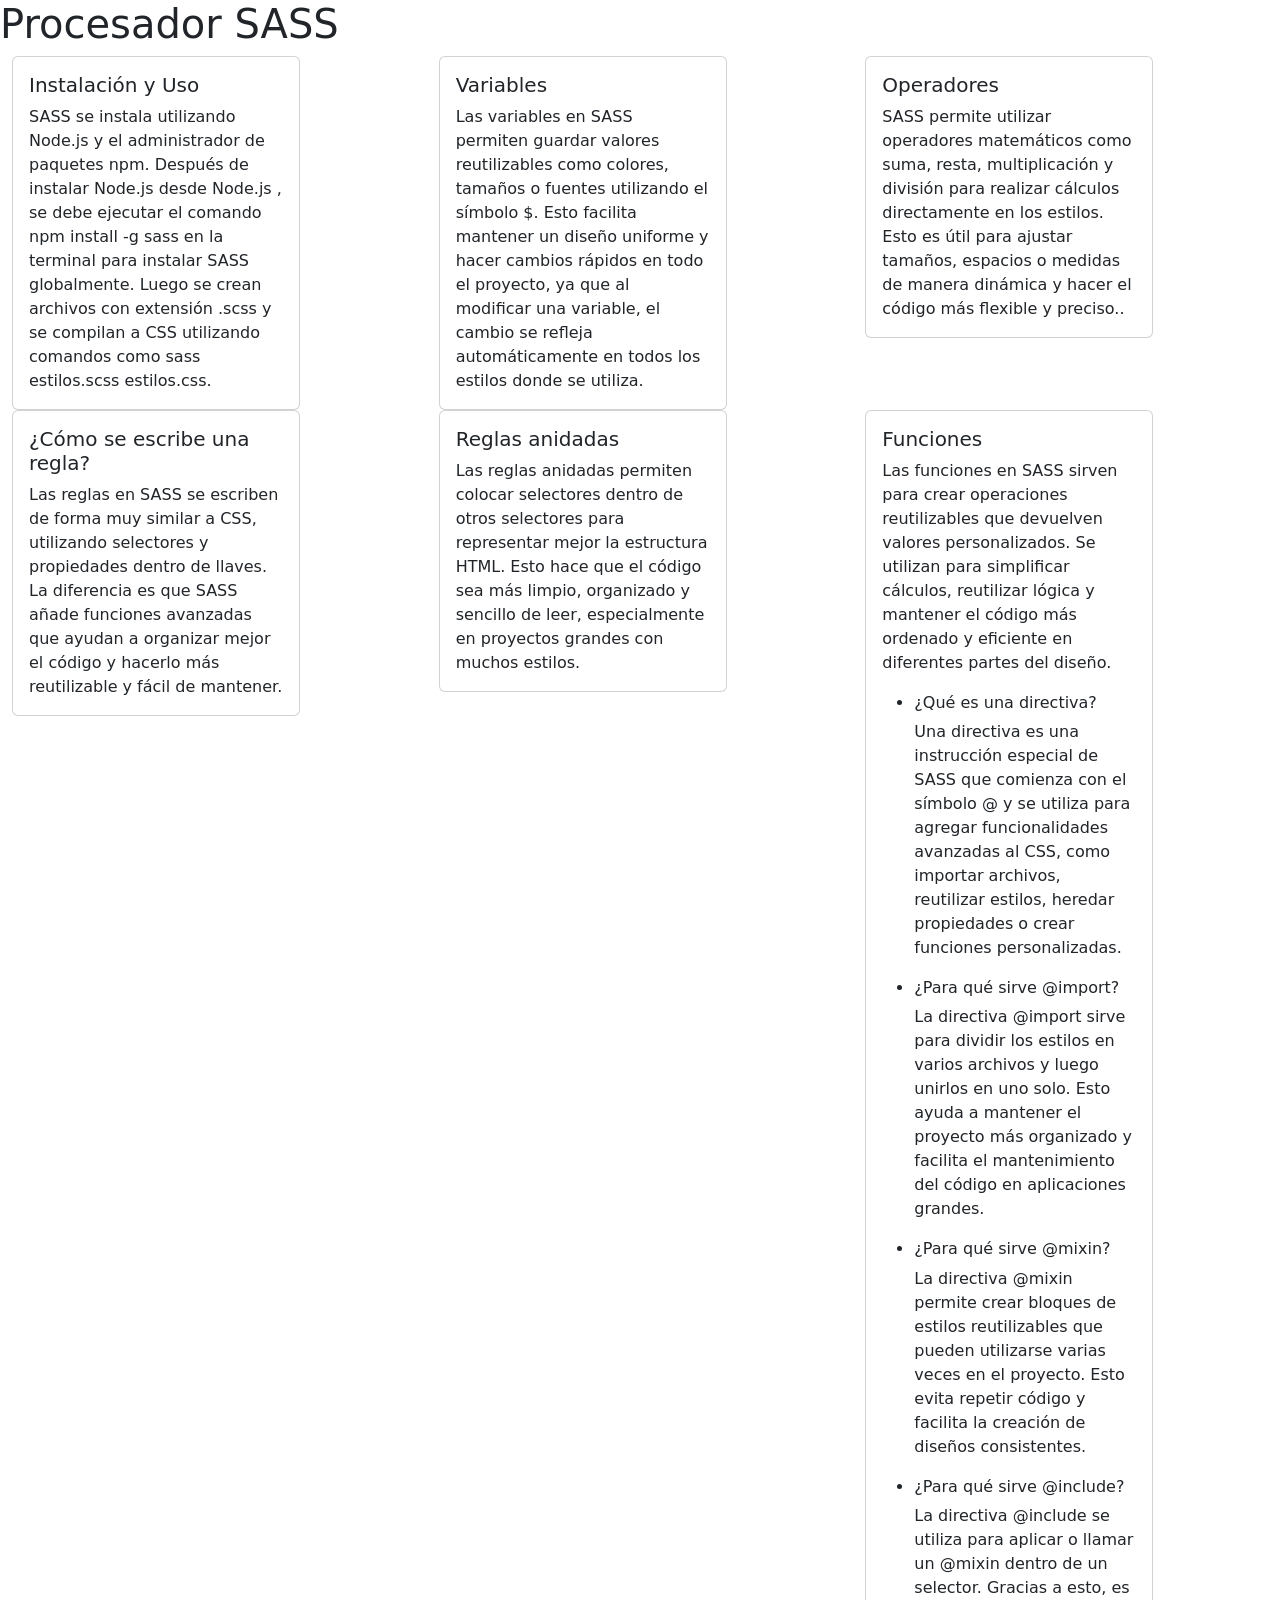
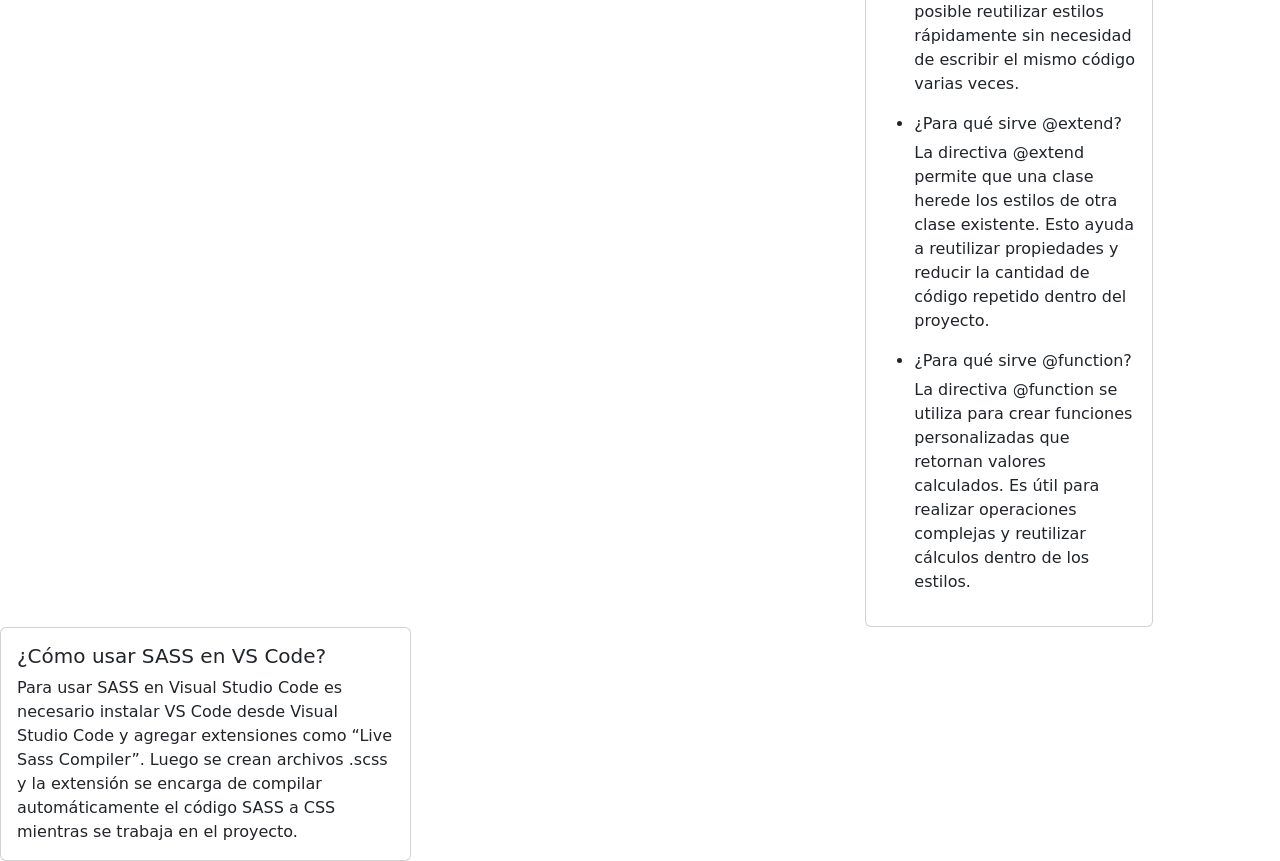
==== index.html @ 646a8822 "Se creó el repositorio." ====
<!DOCTYPE html>
<html lang="en">

<head>
    <meta charset="UTF-8">
    <meta name="viewport" content="width=device-width, initial-scale=1.0">
    <title>Inicio</title>
    <link rel="stylesheet" href="css/bootstrap.min.css">
</head>

<body>
    <h1>Procesador SASS</h1>
    <div class="container-fluid">
        <div class="row">
            <div class="col-4">
                <div class="card" style="width: 18rem;">
                    <div class="card-body">
                        <h5 class="card-title">Instalación y Uso</h5>
                        <p class="card-text">SASS se instala utilizando Node.js y el administrador de paquetes npm.
                            Después de instalar Node.js desde Node.js
                            , se debe ejecutar el comando npm install -g sass en la terminal para instalar SASS
                            globalmente. Luego se crean archivos con extensión .scss y se compilan a CSS utilizando
                            comandos como sass estilos.scss estilos.css.</p>
                    </div>
                </div>
            </div>
            <div class="col-4">
                <div class="card" style="width: 18rem;">
                    <div class="card-body">
                        <h5 class="card-title">Variables</h5>
                        <p class="card-text">Las variables en SASS permiten guardar valores reutilizables como colores,
                            tamaños o fuentes utilizando el símbolo $. Esto facilita mantener un diseño uniforme y hacer
                            cambios rápidos en todo el proyecto, ya que al modificar una variable, el cambio se refleja
                            automáticamente en todos los estilos donde se utiliza.</p>
                    </div>
                </div>
            </div>
            <div class="col-4">
                <div class="card" style="width: 18rem;">
                    <div class="card-body">
                        <h5 class="card-title">Operadores</h5>
                        <p class="card-text">SASS permite utilizar operadores matemáticos como suma, resta,
                            multiplicación y división para realizar cálculos directamente en los estilos. Esto es útil
                            para ajustar tamaños, espacios o medidas de manera dinámica y hacer el código más flexible y
                            preciso..</p>
                    </div>
                </div>
            </div>
        </div>
        <div class="row">
            <div class="col-4">
                <div class="card" style="width: 18rem;">
                    <div class="card-body">
                        <h5 class="card-title">¿Cómo se escribe una regla?</h5>
                        <p class="card-text">Las reglas en SASS se escriben de forma muy similar a CSS, utilizando
                            selectores y propiedades dentro de llaves. La diferencia es que SASS añade funciones
                            avanzadas que ayudan a organizar mejor el código y hacerlo más reutilizable y fácil de
                            mantener.</p>
                    </div>
                </div>
            </div>
            <div class="col-4">
                <div class="card" style="width: 18rem;">
                    <div class="card-body">
                        <h5 class="card-title">Reglas anidadas</h5>
                        <p class="card-text">Las reglas anidadas permiten colocar selectores dentro de otros selectores
                            para representar mejor la estructura HTML. Esto hace que el código sea más limpio,
                            organizado y sencillo de leer, especialmente en proyectos grandes con muchos estilos.</p>
                    </div>
                </div>
            </div>
            <div class="col-4">
                <div class="card" style="width: 18rem;">
                    <div class="card-body">
                        <h5 class="card-title">Funciones</h5>
                        <p class="card-text">Las funciones en SASS sirven para crear operaciones reutilizables que
                            devuelven valores personalizados. Se utilizan para simplificar cálculos, reutilizar lógica y
                            mantener el código más ordenado y eficiente en diferentes partes del diseño.
                        <ul>
                            <li>
                                <h6>¿Qué es una directiva?</h6>
                                <p>Una directiva es una instrucción especial de SASS que comienza con el símbolo @ y se
                                    utiliza para agregar funcionalidades avanzadas al CSS, como importar archivos,
                                    reutilizar estilos, heredar propiedades o crear funciones personalizadas.</p>
                            </li>
                            <li>
                                <h6>¿Para qué sirve @import?</h6>
                                <p>La directiva @import sirve para dividir los estilos en varios archivos y luego
                                    unirlos en uno solo. Esto ayuda a mantener el proyecto más organizado y facilita el
                                    mantenimiento del código en aplicaciones grandes.</p>
                            </li>
                            <li>
                                <h6>¿Para qué sirve @mixin?</h6>
                                <p>La directiva @mixin permite crear bloques de estilos reutilizables que pueden
                                    utilizarse varias veces en el proyecto. Esto evita repetir código y facilita la
                                    creación de diseños consistentes.</p>
                            </li>
                            <li>
                                <h6>¿Para qué sirve @include?</h6>
                                <p>La directiva @include se utiliza para aplicar o llamar un @mixin dentro de un
                                    selector. Gracias a esto, es posible reutilizar estilos rápidamente sin necesidad de
                                    escribir el mismo código varias veces.</p>
                            </li>
                            <li>
                                <h6>¿Para qué sirve @extend?</h6>
                                <p>La directiva @extend permite que una clase herede los estilos de otra clase
                                    existente. Esto ayuda a reutilizar propiedades y reducir la cantidad de código
                                    repetido dentro del proyecto.</p>
                            </li>
                            <li>
                                <h6>¿Para qué sirve @function?</h6>
                                <p>La directiva @function se utiliza para crear funciones personalizadas que retornan
                                    valores calculados. Es útil para realizar operaciones complejas y reutilizar
                                    cálculos dentro de los estilos.</p>
                            </li>
                        </ul>
                        </p>
                    </div>

                </div>

            </div>
        </div>
    </div>
    <div class="row">
        <div class="col-4">
            <div class="card">
                <div class="card-body">
                    <h5 class="card-title">¿Cómo usar SASS en VS Code?</h5>
                    <p class="card-text">Para usar SASS en Visual Studio Code es necesario instalar VS Code
                        desde Visual Studio Code
                        y agregar extensiones como “Live Sass Compiler”. Luego se crean archivos .scss y la
                        extensión se encarga de compilar automáticamente el código SASS a CSS mientras se
                        trabaja en el proyecto.
                    </p>
                </div>
            </div>
        </div>
    </div>
    <script src="js/bootstrap.bundle.min.js"></script>
</body>

</html>
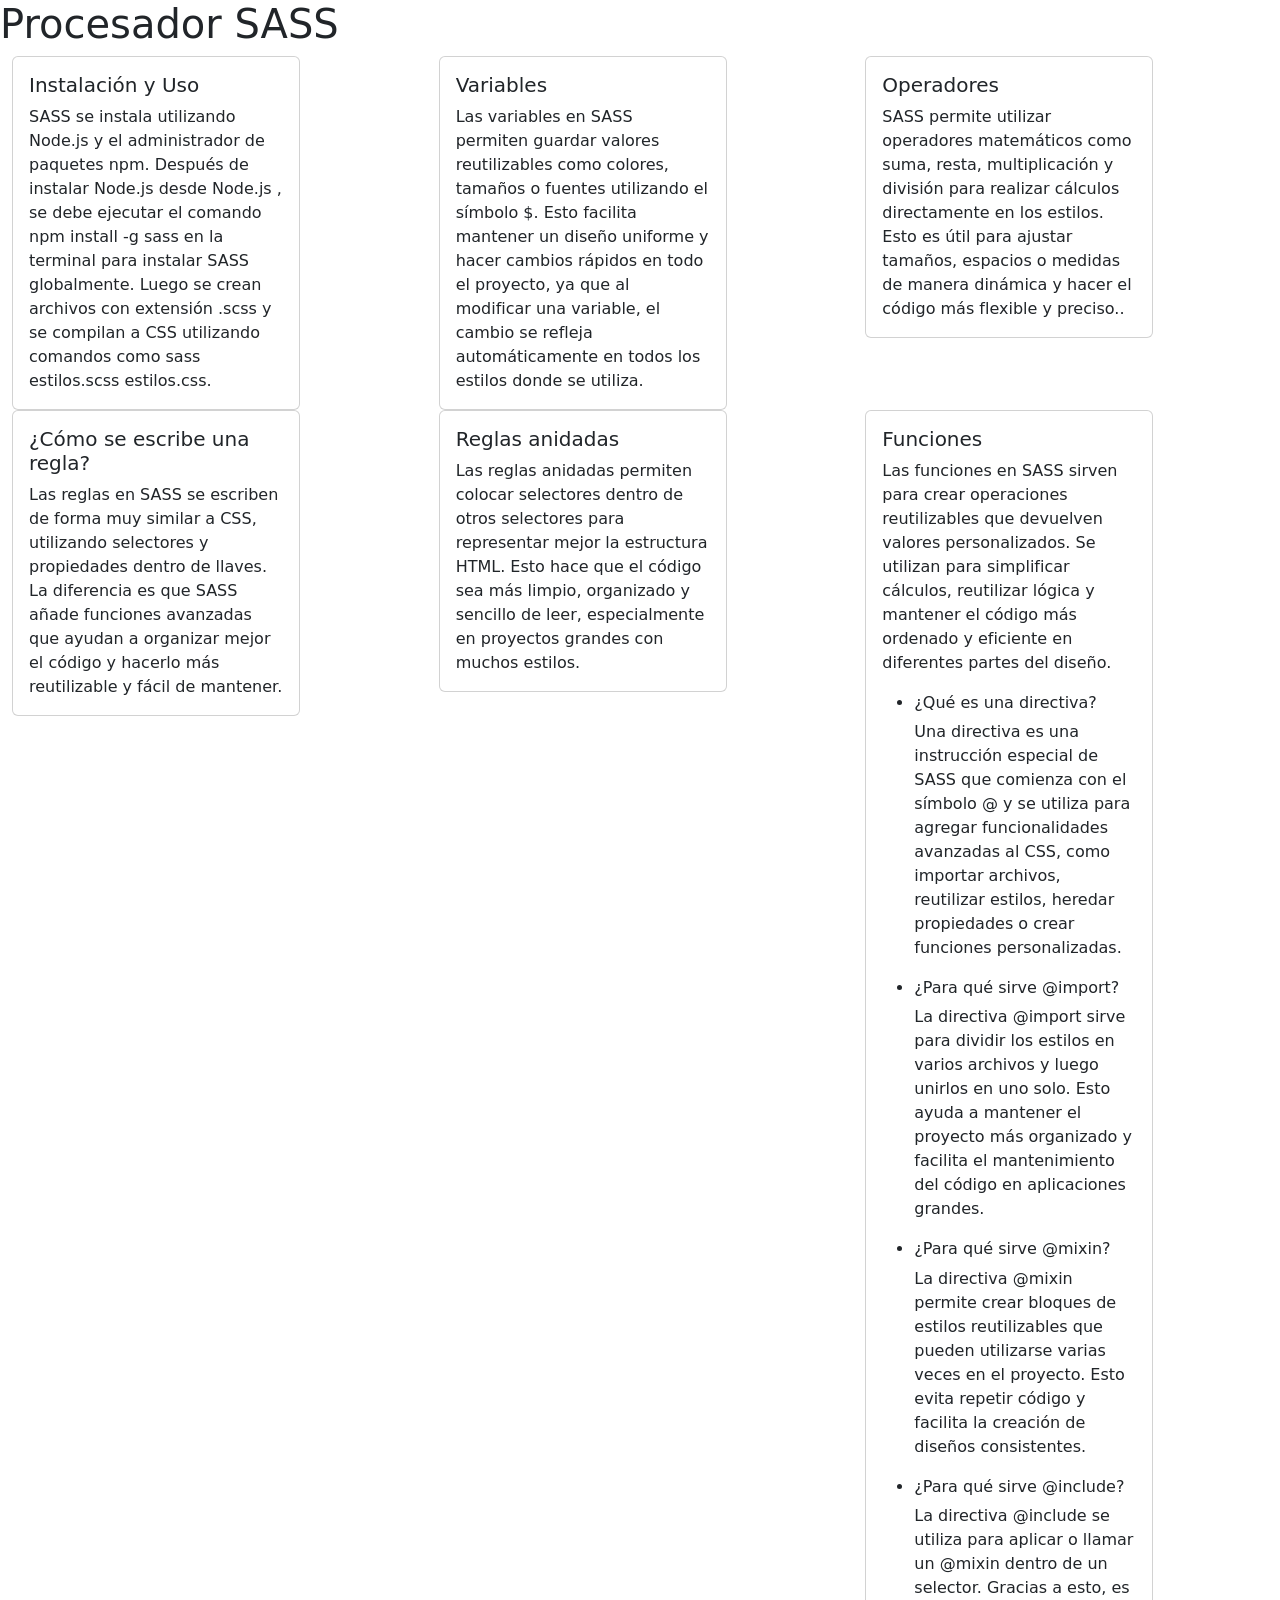
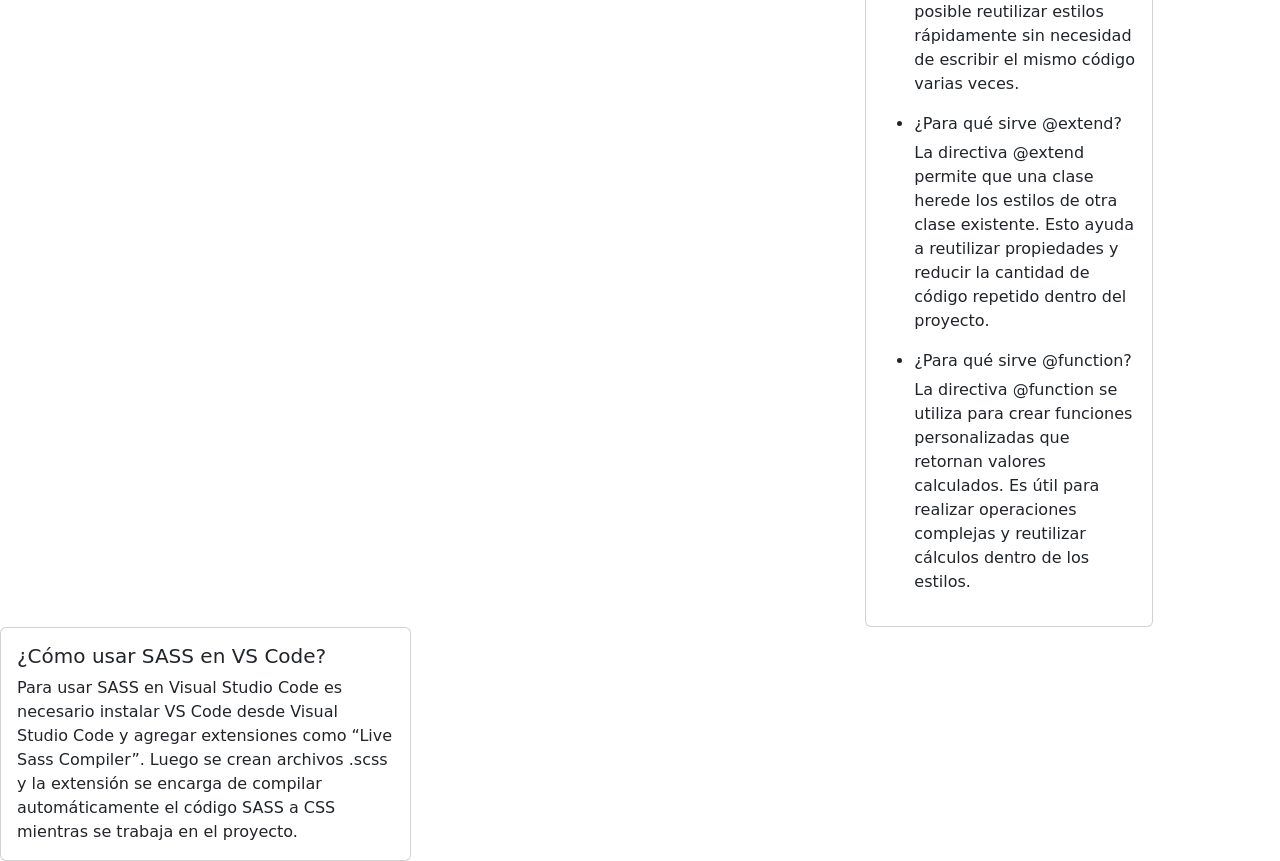
==== commit e1795e7c: "Se crearon las demás páginas." ====
--- a/index.html
+++ b/index.html
@@ -1,5 +1,5 @@
 <!DOCTYPE html>
-<html lang="en">
+<html lang="es">
 
 <head>
     <meta charset="UTF-8">
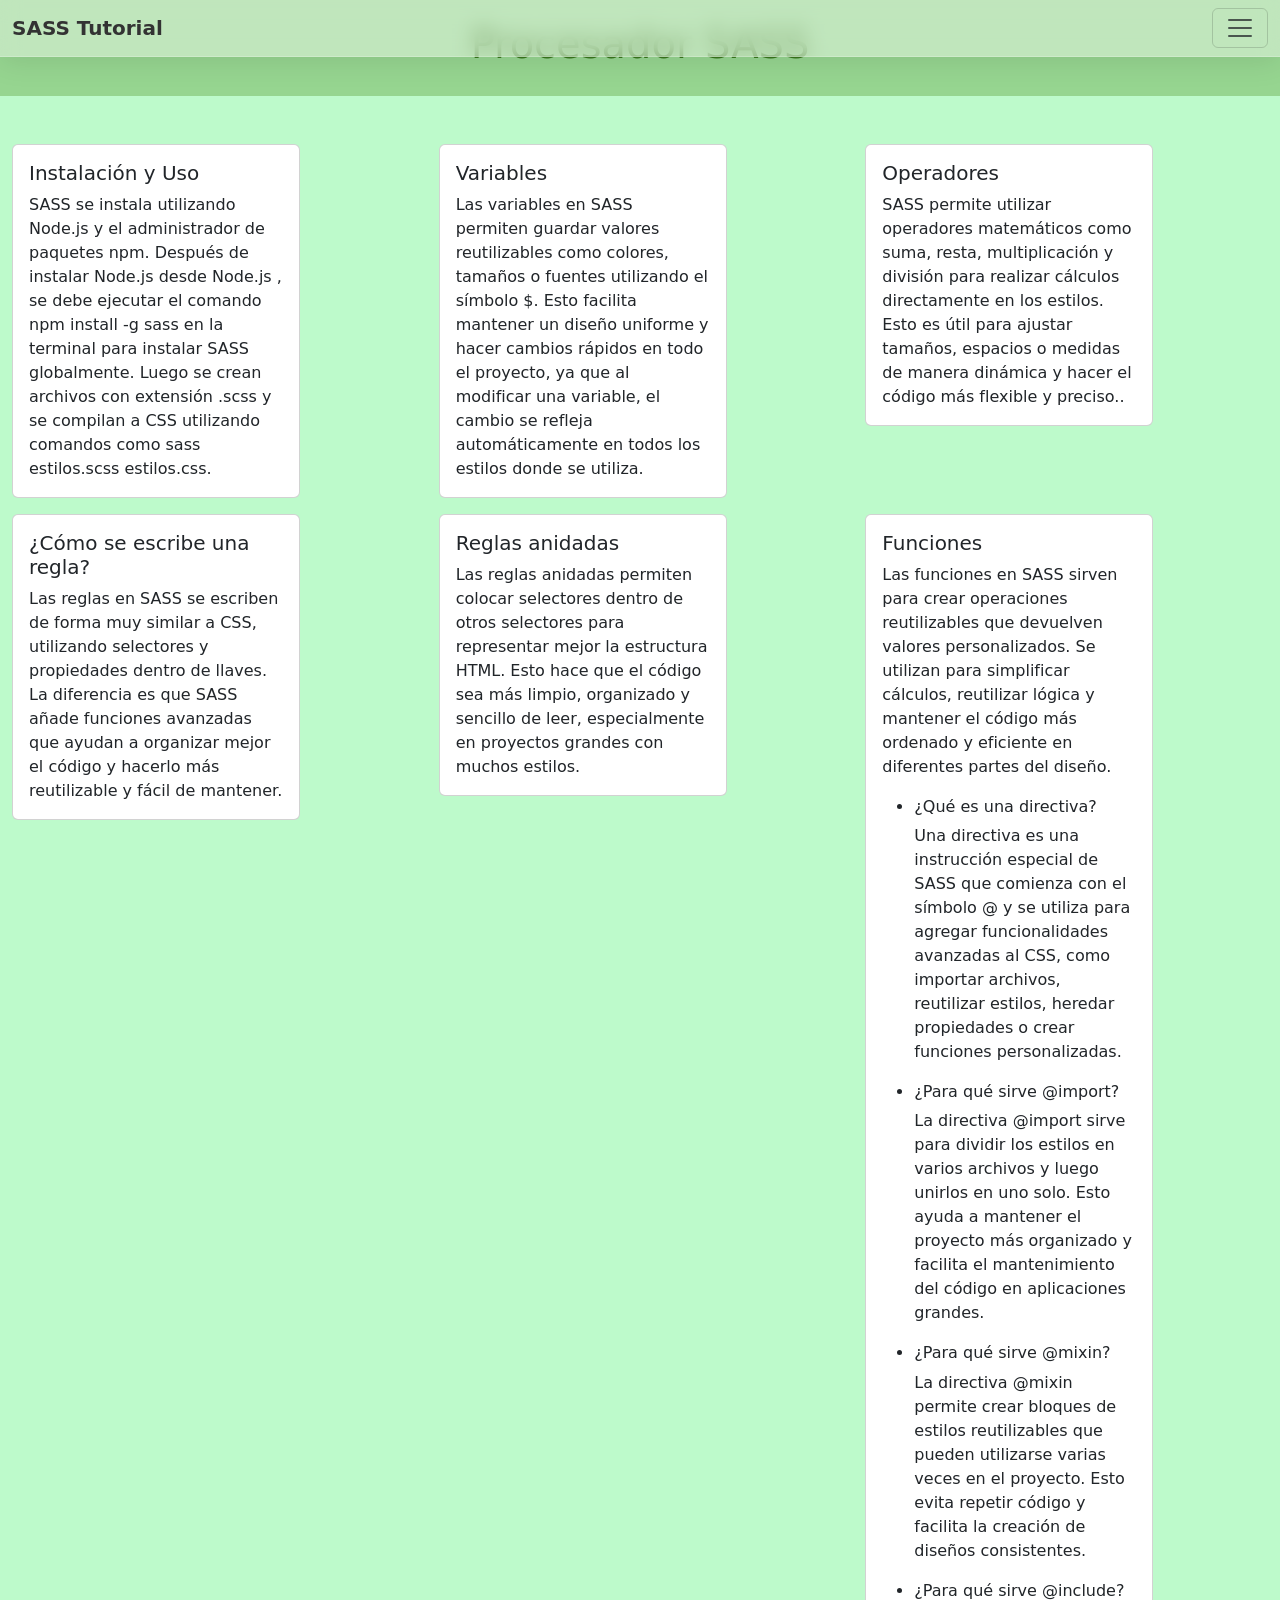
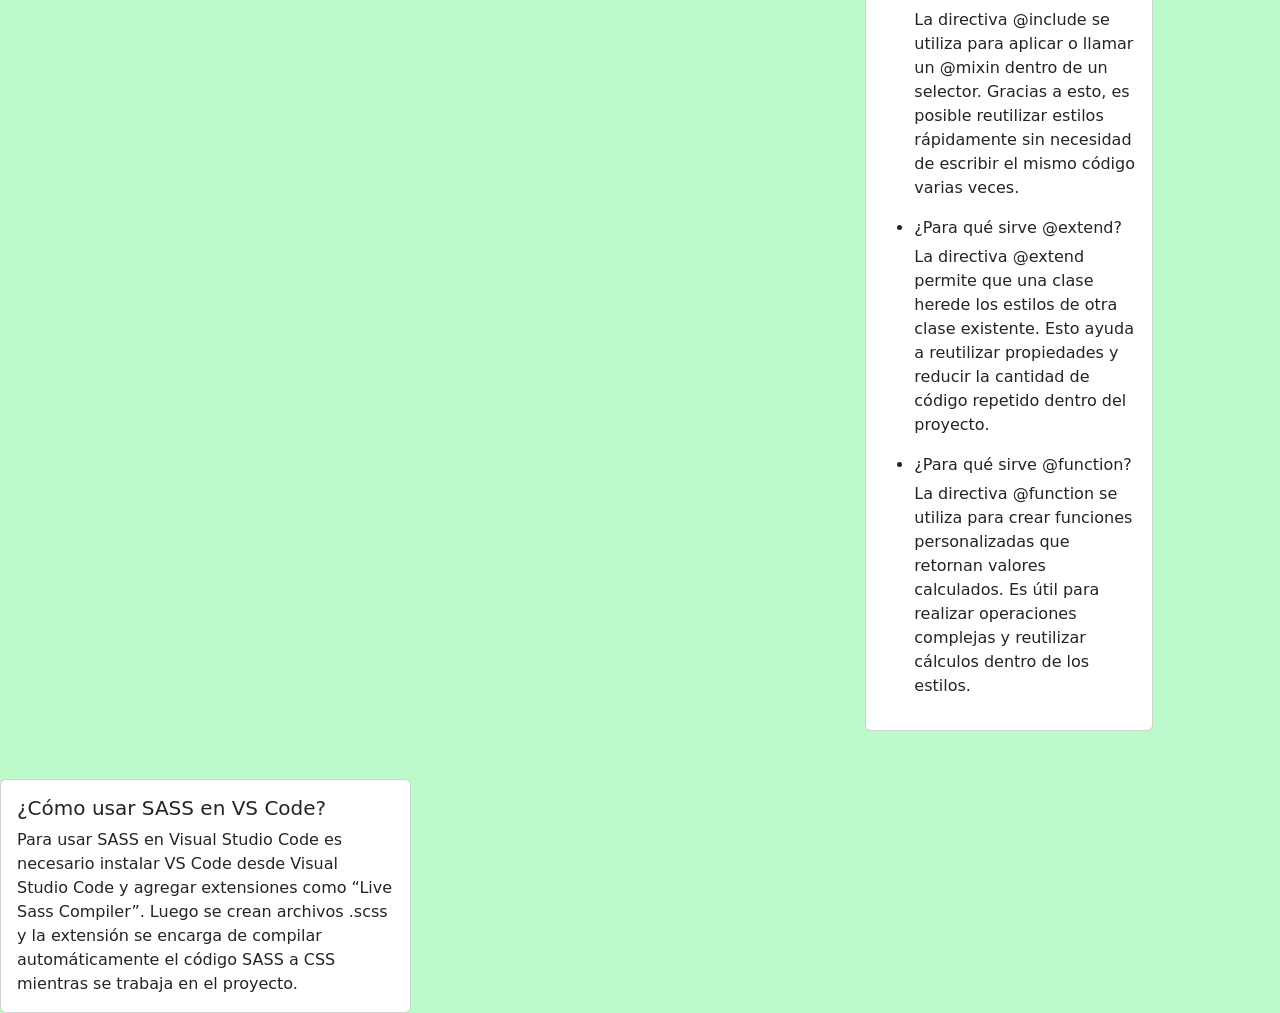
==== commit 3df33af9: "Cambios" ====
--- a/index.html
+++ b/index.html
@@ -6,137 +6,194 @@
     <meta name="viewport" content="width=device-width, initial-scale=1.0">
     <title>Inicio</title>
     <link rel="stylesheet" href="css/bootstrap.min.css">
+    <link rel="stylesheet" href="css/style.css">
 </head>
 
 <body>
-    <h1>Procesador SASS</h1>
-    <div class="container-fluid">
-        <div class="row">
-            <div class="col-4">
-                <div class="card" style="width: 18rem;">
-                    <div class="card-body">
-                        <h5 class="card-title">Instalación y Uso</h5>
-                        <p class="card-text">SASS se instala utilizando Node.js y el administrador de paquetes npm.
-                            Después de instalar Node.js desde Node.js
-                            , se debe ejecutar el comando npm install -g sass en la terminal para instalar SASS
-                            globalmente. Luego se crean archivos con extensión .scss y se compilan a CSS utilizando
-                            comandos como sass estilos.scss estilos.css.</p>
-                    </div>
-                </div>
-            </div>
-            <div class="col-4">
-                <div class="card" style="width: 18rem;">
-                    <div class="card-body">
-                        <h5 class="card-title">Variables</h5>
-                        <p class="card-text">Las variables en SASS permiten guardar valores reutilizables como colores,
-                            tamaños o fuentes utilizando el símbolo $. Esto facilita mantener un diseño uniforme y hacer
-                            cambios rápidos en todo el proyecto, ya que al modificar una variable, el cambio se refleja
-                            automáticamente en todos los estilos donde se utiliza.</p>
-                    </div>
-                </div>
-            </div>
-            <div class="col-4">
-                <div class="card" style="width: 18rem;">
-                    <div class="card-body">
-                        <h5 class="card-title">Operadores</h5>
-                        <p class="card-text">SASS permite utilizar operadores matemáticos como suma, resta,
-                            multiplicación y división para realizar cálculos directamente en los estilos. Esto es útil
-                            para ajustar tamaños, espacios o medidas de manera dinámica y hacer el código más flexible y
-                            preciso..</p>
-                    </div>
+    <nav class="navbar fixed-top">
+        <div class="container-fluid">
+            <a class="navbar-brand" href="index.html">SASS Tutorial</a>
+            <button class="navbar-toggler" type="button" data-bs-toggle="offcanvas"
+                data-bs-target="#offcanvasNavbar" aria-controls="offcanvasNavbar"
+                aria-label="Toggle navigation">
+                <span class="navbar-toggler-icon"></span>
+            </button>
+            <div class="offcanvas offcanvas-end" tabindex="-1" id="offcanvasNavbar"
+                aria-labelledby="offcanvasNavbarLabel">
+                <div class="offcanvas-header">
+                    <h5 class="offcanvas-title" id="offcanvasNavbarLabel">Menú de Navegación</h5>
+                    <button type="button" class="btn-close" data-bs-dismiss="offcanvas"
+                        aria-label="Close"></button>
+                </div>
+                <div class="offcanvas-body">
+                    <ul class="navbar-nav justify-content-end flex-grow-1 pe-3">
+                        <li class="nav-item">
+                            <a class="nav-link" href="index.html">Inicio</a>
+                        </li>
+                        <li class="nav-item">
+                            <a class="nav-link" href="page1.html">Variables y Tipos</a>
+                        </li>
+                        <li class="nav-item">
+                            <a class="nav-link" href="page2.html">Página 2</a>
+                        </li>
+                        <li class="nav-item">
+                            <a class="nav-link" href="page3.html">Página 3</a>
+                        </li>
+                        <li class="nav-item">
+                            <a class="nav-link" href="page4.html">Página 4</a>
+                        </li>
+                        <li class="nav-item">
+                            <a class="nav-link" href="page5.html">Página 5</a>
+                        </li>
+                    </ul>
+                </div>
+            </div>
+        </div>
+    </nav>
+    <header>
+        <h1>Procesador SASS</h1>
+    </header>
+    <main>
+        <div class="container-fluid my-5">
+            <div class="row">
+                <div class="col-4">
+                    <div class="card" style="width: 18rem;">
+                        <div class="card-body">
+                            <h5 class="card-title">Instalación y Uso</h5>
+                            <p class="card-text">SASS se instala utilizando Node.js y el administrador de paquetes npm.
+                                Después de instalar Node.js desde Node.js
+                                , se debe ejecutar el comando npm install -g sass en la terminal para instalar SASS
+                                globalmente. Luego se crean archivos con extensión .scss y se compilan a CSS utilizando
+                                comandos como sass estilos.scss estilos.css.</p>
+                        </div>
+                    </div>
+                </div>
+                <div class="col-4">
+                    <div class="card" style="width: 18rem;">
+                        <div class="card-body">
+                            <h5 class="card-title">Variables</h5>
+                            <p class="card-text">Las variables en SASS permiten guardar valores reutilizables como
+                                colores,
+                                tamaños o fuentes utilizando el símbolo $. Esto facilita mantener un diseño uniforme y
+                                hacer
+                                cambios rápidos en todo el proyecto, ya que al modificar una variable, el cambio se
+                                refleja
+                                automáticamente en todos los estilos donde se utiliza.</p>
+                        </div>
+                    </div>
+                </div>
+                <div class="col-4">
+                    <div class="card" style="width: 18rem;">
+                        <div class="card-body">
+                            <h5 class="card-title">Operadores</h5>
+                            <p class="card-text">SASS permite utilizar operadores matemáticos como suma, resta,
+                                multiplicación y división para realizar cálculos directamente en los estilos. Esto es
+                                útil
+                                para ajustar tamaños, espacios o medidas de manera dinámica y hacer el código más
+                                flexible y
+                                preciso..</p>
+                        </div>
+                    </div>
+                </div>
+            </div>
+            <div class="row my-3">
+                <div class="col-4">
+                    <div class="card" style="width: 18rem;">
+                        <div class="card-body">
+                            <h5 class="card-title">¿Cómo se escribe una regla?</h5>
+                            <p class="card-text">Las reglas en SASS se escriben de forma muy similar a CSS, utilizando
+                                selectores y propiedades dentro de llaves. La diferencia es que SASS añade funciones
+                                avanzadas que ayudan a organizar mejor el código y hacerlo más reutilizable y fácil de
+                                mantener.</p>
+                        </div>
+                    </div>
+                </div>
+                <div class="col-4">
+                    <div class="card" style="width: 18rem;">
+                        <div class="card-body">
+                            <h5 class="card-title">Reglas anidadas</h5>
+                            <p class="card-text">Las reglas anidadas permiten colocar selectores dentro de otros
+                                selectores
+                                para representar mejor la estructura HTML. Esto hace que el código sea más limpio,
+                                organizado y sencillo de leer, especialmente en proyectos grandes con muchos estilos.
+                            </p>
+                        </div>
+                    </div>
+                </div>
+                <div class="col-4">
+                    <div class="card" style="width: 18rem;">
+                        <div class="card-body">
+                            <h5 class="card-title">Funciones</h5>
+                            <p class="card-text">Las funciones en SASS sirven para crear operaciones reutilizables que
+                                devuelven valores personalizados. Se utilizan para simplificar cálculos, reutilizar
+                                lógica y
+                                mantener el código más ordenado y eficiente en diferentes partes del diseño.
+                            <ul>
+                                <li>
+                                    <h6>¿Qué es una directiva?</h6>
+                                    <p>Una directiva es una instrucción especial de SASS que comienza con el símbolo @ y
+                                        se
+                                        utiliza para agregar funcionalidades avanzadas al CSS, como importar archivos,
+                                        reutilizar estilos, heredar propiedades o crear funciones personalizadas.</p>
+                                </li>
+                                <li>
+                                    <h6>¿Para qué sirve @import?</h6>
+                                    <p>La directiva @import sirve para dividir los estilos en varios archivos y luego
+                                        unirlos en uno solo. Esto ayuda a mantener el proyecto más organizado y facilita
+                                        el
+                                        mantenimiento del código en aplicaciones grandes.</p>
+                                </li>
+                                <li>
+                                    <h6>¿Para qué sirve @mixin?</h6>
+                                    <p>La directiva @mixin permite crear bloques de estilos reutilizables que pueden
+                                        utilizarse varias veces en el proyecto. Esto evita repetir código y facilita la
+                                        creación de diseños consistentes.</p>
+                                </li>
+                                <li>
+                                    <h6>¿Para qué sirve @include?</h6>
+                                    <p>La directiva @include se utiliza para aplicar o llamar un @mixin dentro de un
+                                        selector. Gracias a esto, es posible reutilizar estilos rápidamente sin
+                                        necesidad de
+                                        escribir el mismo código varias veces.</p>
+                                </li>
+                                <li>
+                                    <h6>¿Para qué sirve @extend?</h6>
+                                    <p>La directiva @extend permite que una clase herede los estilos de otra clase
+                                        existente. Esto ayuda a reutilizar propiedades y reducir la cantidad de código
+                                        repetido dentro del proyecto.</p>
+                                </li>
+                                <li>
+                                    <h6>¿Para qué sirve @function?</h6>
+                                    <p>La directiva @function se utiliza para crear funciones personalizadas que
+                                        retornan
+                                        valores calculados. Es útil para realizar operaciones complejas y reutilizar
+                                        cálculos dentro de los estilos.</p>
+                                </li>
+                            </ul>
+                            </p>
+                        </div>
+
+                    </div>
+
                 </div>
             </div>
         </div>
         <div class="row">
             <div class="col-4">
-                <div class="card" style="width: 18rem;">
+                <div class="card">
                     <div class="card-body">
-                        <h5 class="card-title">¿Cómo se escribe una regla?</h5>
-                        <p class="card-text">Las reglas en SASS se escriben de forma muy similar a CSS, utilizando
-                            selectores y propiedades dentro de llaves. La diferencia es que SASS añade funciones
-                            avanzadas que ayudan a organizar mejor el código y hacerlo más reutilizable y fácil de
-                            mantener.</p>
-                    </div>
-                </div>
-            </div>
-            <div class="col-4">
-                <div class="card" style="width: 18rem;">
-                    <div class="card-body">
-                        <h5 class="card-title">Reglas anidadas</h5>
-                        <p class="card-text">Las reglas anidadas permiten colocar selectores dentro de otros selectores
-                            para representar mejor la estructura HTML. Esto hace que el código sea más limpio,
-                            organizado y sencillo de leer, especialmente en proyectos grandes con muchos estilos.</p>
-                    </div>
-                </div>
-            </div>
-            <div class="col-4">
-                <div class="card" style="width: 18rem;">
-                    <div class="card-body">
-                        <h5 class="card-title">Funciones</h5>
-                        <p class="card-text">Las funciones en SASS sirven para crear operaciones reutilizables que
-                            devuelven valores personalizados. Se utilizan para simplificar cálculos, reutilizar lógica y
-                            mantener el código más ordenado y eficiente en diferentes partes del diseño.
-                        <ul>
-                            <li>
-                                <h6>¿Qué es una directiva?</h6>
-                                <p>Una directiva es una instrucción especial de SASS que comienza con el símbolo @ y se
-                                    utiliza para agregar funcionalidades avanzadas al CSS, como importar archivos,
-                                    reutilizar estilos, heredar propiedades o crear funciones personalizadas.</p>
-                            </li>
-                            <li>
-                                <h6>¿Para qué sirve @import?</h6>
-                                <p>La directiva @import sirve para dividir los estilos en varios archivos y luego
-                                    unirlos en uno solo. Esto ayuda a mantener el proyecto más organizado y facilita el
-                                    mantenimiento del código en aplicaciones grandes.</p>
-                            </li>
-                            <li>
-                                <h6>¿Para qué sirve @mixin?</h6>
-                                <p>La directiva @mixin permite crear bloques de estilos reutilizables que pueden
-                                    utilizarse varias veces en el proyecto. Esto evita repetir código y facilita la
-                                    creación de diseños consistentes.</p>
-                            </li>
-                            <li>
-                                <h6>¿Para qué sirve @include?</h6>
-                                <p>La directiva @include se utiliza para aplicar o llamar un @mixin dentro de un
-                                    selector. Gracias a esto, es posible reutilizar estilos rápidamente sin necesidad de
-                                    escribir el mismo código varias veces.</p>
-                            </li>
-                            <li>
-                                <h6>¿Para qué sirve @extend?</h6>
-                                <p>La directiva @extend permite que una clase herede los estilos de otra clase
-                                    existente. Esto ayuda a reutilizar propiedades y reducir la cantidad de código
-                                    repetido dentro del proyecto.</p>
-                            </li>
-                            <li>
-                                <h6>¿Para qué sirve @function?</h6>
-                                <p>La directiva @function se utiliza para crear funciones personalizadas que retornan
-                                    valores calculados. Es útil para realizar operaciones complejas y reutilizar
-                                    cálculos dentro de los estilos.</p>
-                            </li>
-                        </ul>
+                        <h5 class="card-title">¿Cómo usar SASS en VS Code?</h5>
+                        <p class="card-text">Para usar SASS en Visual Studio Code es necesario instalar VS Code
+                            desde Visual Studio Code
+                            y agregar extensiones como “Live Sass Compiler”. Luego se crean archivos .scss y la
+                            extensión se encarga de compilar automáticamente el código SASS a CSS mientras se
+                            trabaja en el proyecto.
                         </p>
                     </div>
-
-                </div>
-
+                </div>
             </div>
         </div>
-    </div>
-    <div class="row">
-        <div class="col-4">
-            <div class="card">
-                <div class="card-body">
-                    <h5 class="card-title">¿Cómo usar SASS en VS Code?</h5>
-                    <p class="card-text">Para usar SASS en Visual Studio Code es necesario instalar VS Code
-                        desde Visual Studio Code
-                        y agregar extensiones como “Live Sass Compiler”. Luego se crean archivos .scss y la
-                        extensión se encarga de compilar automáticamente el código SASS a CSS mientras se
-                        trabaja en el proyecto.
-                    </p>
-                </div>
-            </div>
-        </div>
-    </div>
+    </main>
     <script src="js/bootstrap.bundle.min.js"></script>
 </body>
 
--- a/css/style.css
+++ b/css/style.css
@@ -0,0 +1,45 @@
+body {
+  background-color: #BDFACB;
+}
+
+header {
+  padding: 20px;
+  background-color: #96D590;
+  color: #38761D;
+  text-align: center;
+}
+
+.card1 {
+  background-color: #ff96ff;
+  color: #b01574;
+}
+
+.navbar {
+  background: rgba(255, 255, 255, 0.4) !important;
+  backdrop-filter: blur(10px);
+  -webkit-backdrop-filter: blur(10px);
+  border-bottom: 1px solid rgba(255, 255, 255, 0.2);
+  box-shadow: 0 4px 30px rgba(0, 0, 0, 0.1);
+}
+
+.offcanvas {
+  background: rgba(255, 255, 255, 0.8) !important;
+  backdrop-filter: blur(10px);
+  -webkit-backdrop-filter: blur(10px);
+  color: #333 !important;
+}
+
+.nav-link {
+  color: #333 !important;
+  font-weight: 500;
+}
+.nav-link:hover {
+  color: #000 !important;
+}
+
+.navbar-brand {
+  font-weight: bold;
+  color: #333 !important;
+}
+
+/*# sourceMappingURL=style.css.map */
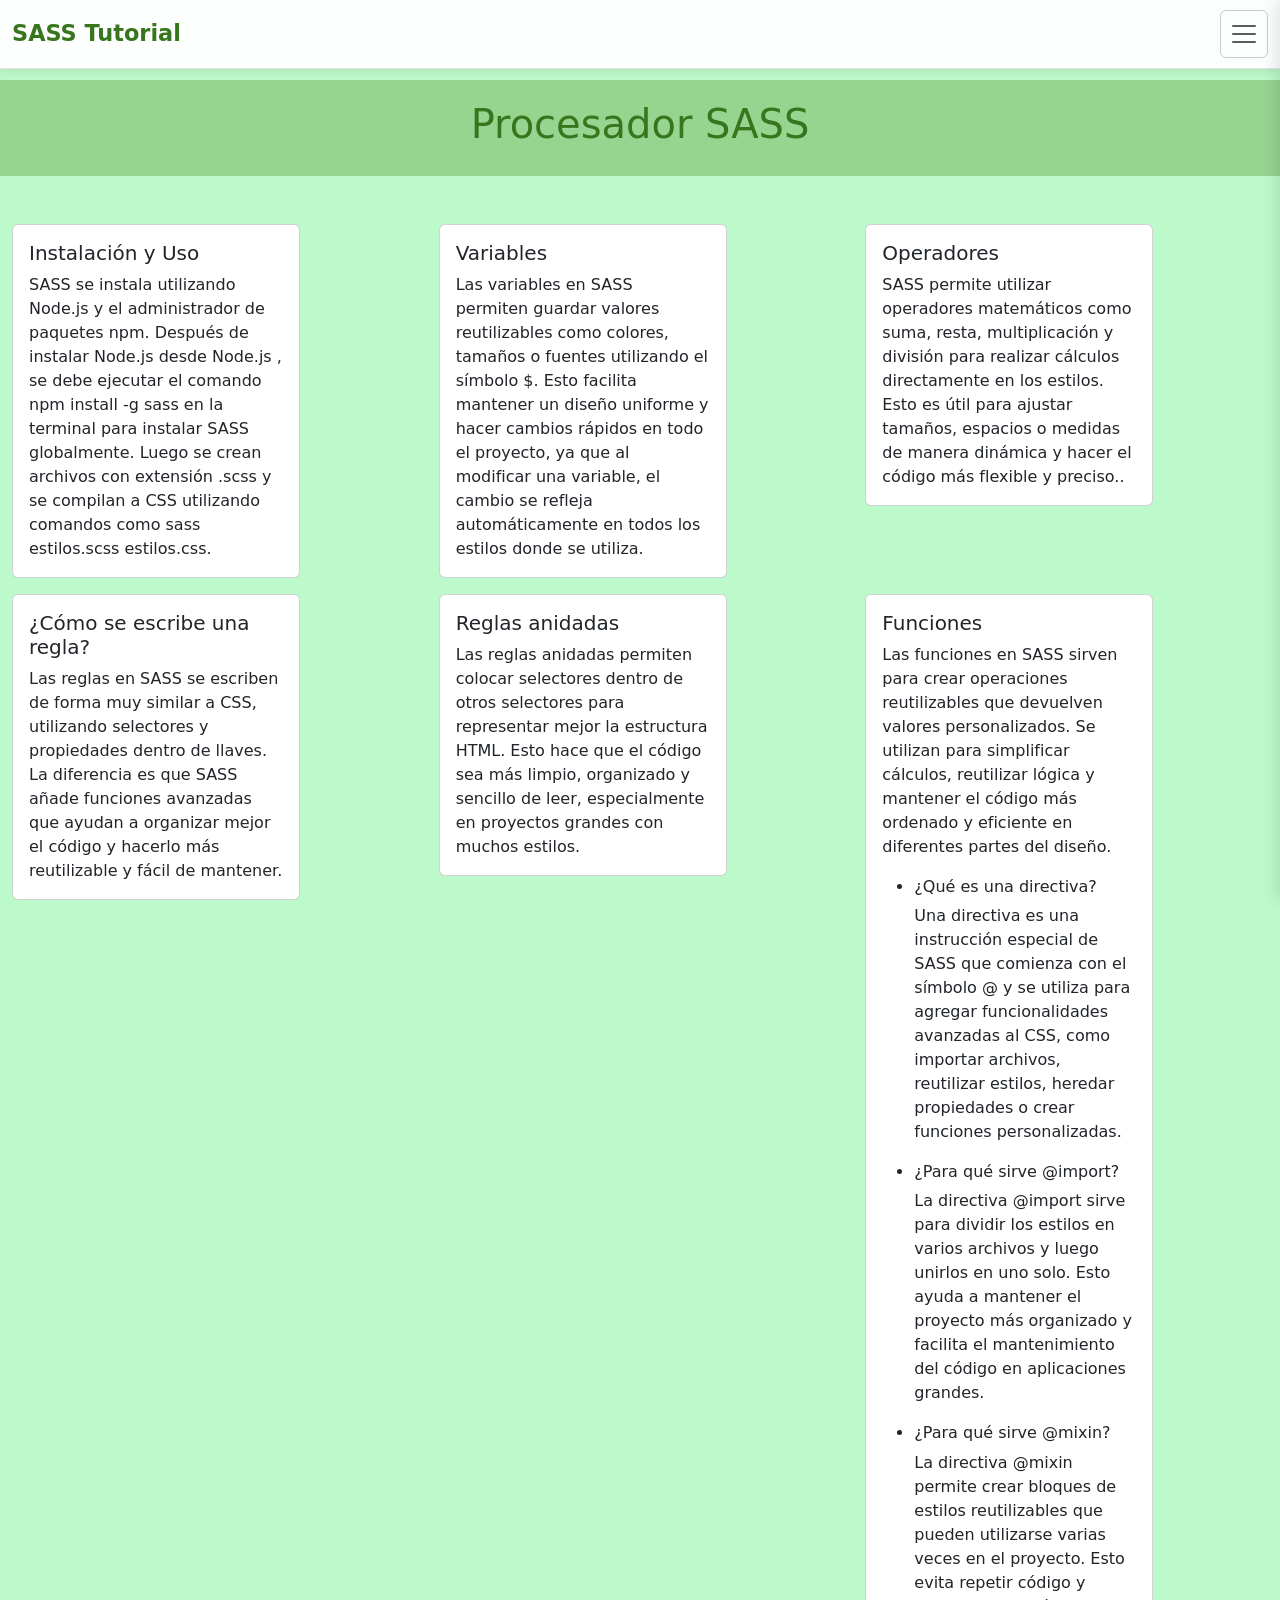
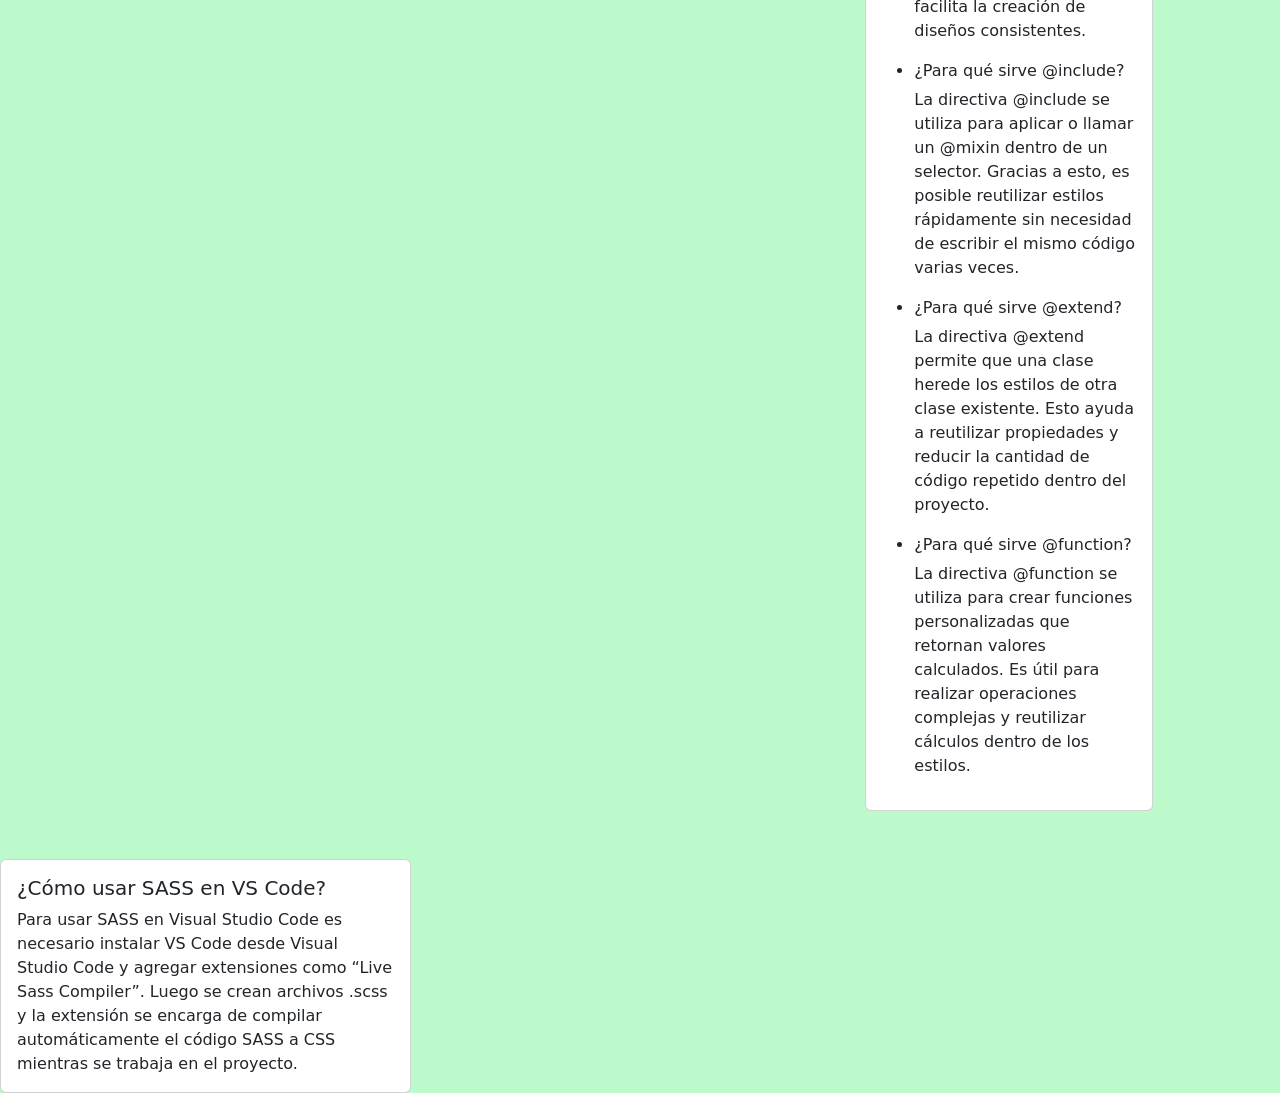
==== commit 2f1d9af8: "Se corrigieron errores en el navbar." ====
--- a/index.html
+++ b/index.html
@@ -10,7 +10,7 @@
 </head>
 
 <body>
-    <nav class="navbar fixed-top">
+    <nav class="navbar fixed-top navbar-light">
         <div class="container-fluid">
             <a class="navbar-brand" href="index.html">SASS Tutorial</a>
             <button class="navbar-toggler" type="button" data-bs-toggle="offcanvas"
--- a/css/style.css
+++ b/css/style.css
@@ -15,31 +15,69 @@
 }
 
 .navbar {
-  background: rgba(255, 255, 255, 0.4) !important;
+  background: rgba(255, 255, 255, 0.95) !important;
   backdrop-filter: blur(10px);
   -webkit-backdrop-filter: blur(10px);
-  border-bottom: 1px solid rgba(255, 255, 255, 0.2);
-  box-shadow: 0 4px 30px rgba(0, 0, 0, 0.1);
+  border-bottom: 1px solid rgba(0, 0, 0, 0.1);
+  box-shadow: 0 2px 10px rgba(0, 0, 0, 0.1);
+  z-index: 1050;
+  padding: 10px 0 !important;
+}
+
+.navbar-toggler {
+  border-color: rgba(0, 0, 0, 0.2) !important;
+  padding: 8px !important;
+}
+.navbar-toggler:focus {
+  box-shadow: none !important;
 }
 
 .offcanvas {
-  background: rgba(255, 255, 255, 0.8) !important;
-  backdrop-filter: blur(10px);
-  -webkit-backdrop-filter: blur(10px);
-  color: #333 !important;
+  background-color: #ffffff !important;
+  height: 100vh !important;
+  visibility: visible !important;
+  box-shadow: -5px 0 15px rgba(0, 0, 0, 0.1);
+}
+.offcanvas .offcanvas-header {
+  border-bottom: 1px solid #eee;
+  background-color: #ffffff !important;
+}
+.offcanvas .offcanvas-body {
+  background-color: #ffffff !important;
+  padding: 20px !important;
+}
+.offcanvas .offcanvas-title {
+  color: #000000 !important;
+  font-weight: bold;
+}
+.offcanvas .btn-close {
+  opacity: 1 !important;
 }
 
-.nav-link {
-  color: #333 !important;
-  font-weight: 500;
+.navbar-nav .nav-link {
+  color: #000000 !important;
+  font-weight: 600 !important;
+  padding: 12px 20px !important;
+  font-size: 1.1rem;
+  border-bottom: 1px solid #f0f0f0;
 }
-.nav-link:hover {
-  color: #000 !important;
+.navbar-nav .nav-link:hover {
+  color: #38761D !important;
+  background-color: rgba(0, 0, 0, 0.02);
 }
 
 .navbar-brand {
-  font-weight: bold;
-  color: #333 !important;
+  font-weight: 800 !important;
+  color: #38761D !important;
+  font-size: 1.4rem;
+}
+
+body {
+  padding-top: 80px !important;
+}
+
+header {
+  margin-top: 0 !important;
 }
 
 /*# sourceMappingURL=style.css.map */
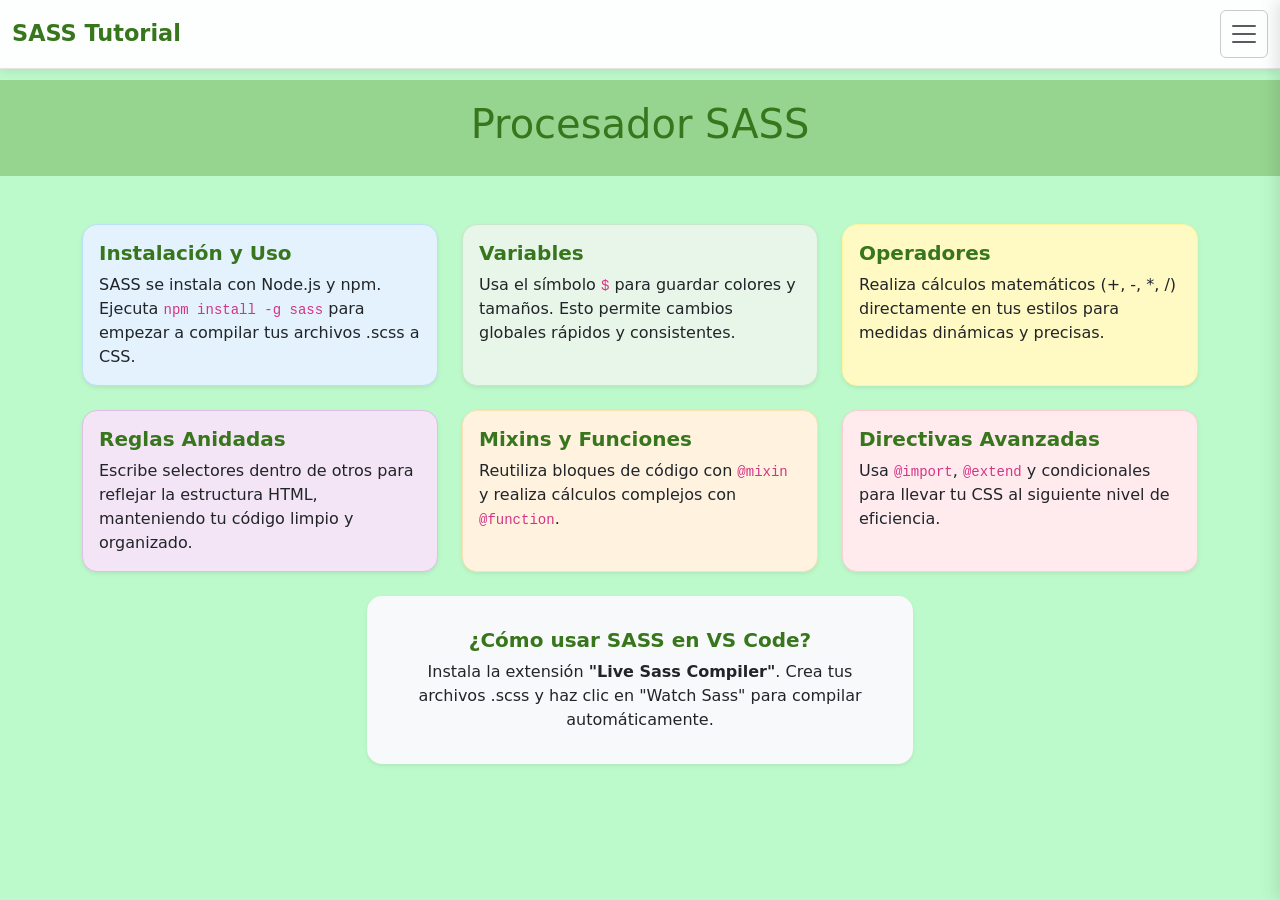
==== commit 1f461a6d: "Se terminaron definir detalles." ====
--- a/index.html
+++ b/index.html
@@ -13,17 +13,15 @@
     <nav class="navbar fixed-top navbar-light">
         <div class="container-fluid">
             <a class="navbar-brand" href="index.html">SASS Tutorial</a>
-            <button class="navbar-toggler" type="button" data-bs-toggle="offcanvas"
-                data-bs-target="#offcanvasNavbar" aria-controls="offcanvasNavbar"
-                aria-label="Toggle navigation">
+            <button class="navbar-toggler" type="button" data-bs-toggle="offcanvas" data-bs-target="#offcanvasNavbar"
+                aria-controls="offcanvasNavbar" aria-label="Toggle navigation">
                 <span class="navbar-toggler-icon"></span>
             </button>
             <div class="offcanvas offcanvas-end" tabindex="-1" id="offcanvasNavbar"
                 aria-labelledby="offcanvasNavbarLabel">
                 <div class="offcanvas-header">
                     <h5 class="offcanvas-title" id="offcanvasNavbarLabel">Menú de Navegación</h5>
-                    <button type="button" class="btn-close" data-bs-dismiss="offcanvas"
-                        aria-label="Close"></button>
+                    <button type="button" class="btn-close" data-bs-dismiss="offcanvas" aria-label="Close"></button>
                 </div>
                 <div class="offcanvas-body">
                     <ul class="navbar-nav justify-content-end flex-grow-1 pe-3">
@@ -34,16 +32,16 @@
                             <a class="nav-link" href="page1.html">Variables y Tipos</a>
                         </li>
                         <li class="nav-item">
-                            <a class="nav-link" href="page2.html">Página 2</a>
+                            <a class="nav-link" href="page2.html">Directivas - @mixin, @include y @extend</a>
                         </li>
                         <li class="nav-item">
-                            <a class="nav-link" href="page3.html">Página 3</a>
+                            <a class="nav-link" href="page3.html">Funciones</a>
                         </li>
                         <li class="nav-item">
-                            <a class="nav-link" href="page4.html">Página 4</a>
+                            <a class="nav-link" href="page4.html">Condicionales</a>
                         </li>
                         <li class="nav-item">
-                            <a class="nav-link" href="page5.html">Página 5</a>
+                            <a class="nav-link" href="page5.html">Directivas - @for, @each y @while</a>
                         </li>
                     </ul>
                 </div>
@@ -52,148 +50,72 @@
     </nav>
     <header>
         <h1>Procesador SASS</h1>
-    </header>
-    <main>
-        <div class="container-fluid my-5">
-            <div class="row">
-                <div class="col-4">
-                    <div class="card" style="width: 18rem;">
-                        <div class="card-body">
-                            <h5 class="card-title">Instalación y Uso</h5>
-                            <p class="card-text">SASS se instala utilizando Node.js y el administrador de paquetes npm.
-                                Después de instalar Node.js desde Node.js
-                                , se debe ejecutar el comando npm install -g sass en la terminal para instalar SASS
-                                globalmente. Luego se crean archivos con extensión .scss y se compilan a CSS utilizando
-                                comandos como sass estilos.scss estilos.css.</p>
-                        </div>
-                    </div>
-                </div>
-                <div class="col-4">
-                    <div class="card" style="width: 18rem;">
-                        <div class="card-body">
-                            <h5 class="card-title">Variables</h5>
-                            <p class="card-text">Las variables en SASS permiten guardar valores reutilizables como
-                                colores,
-                                tamaños o fuentes utilizando el símbolo $. Esto facilita mantener un diseño uniforme y
-                                hacer
-                                cambios rápidos en todo el proyecto, ya que al modificar una variable, el cambio se
-                                refleja
-                                automáticamente en todos los estilos donde se utiliza.</p>
-                        </div>
-                    </div>
-                </div>
-                <div class="col-4">
-                    <div class="card" style="width: 18rem;">
-                        <div class="card-body">
-                            <h5 class="card-title">Operadores</h5>
-                            <p class="card-text">SASS permite utilizar operadores matemáticos como suma, resta,
-                                multiplicación y división para realizar cálculos directamente en los estilos. Esto es
-                                útil
-                                para ajustar tamaños, espacios o medidas de manera dinámica y hacer el código más
-                                flexible y
-                                preciso..</p>
-                        </div>
+    </header>    <main class="container py-5">
+        <div class="row g-4 justify-content-center">
+            <!-- Row 1 -->
+            <div class="col-md-4">
+                <div class="card card-blue shadow-sm">
+                    <div class="card-body">
+                        <h5 class="card-title">Instalación y Uso</h5>
+                        <p class="card-text">SASS se instala con Node.js y npm. Ejecuta <code>npm install -g sass</code> para empezar a compilar tus archivos .scss a CSS.</p>
                     </div>
                 </div>
             </div>
-            <div class="row my-3">
-                <div class="col-4">
-                    <div class="card" style="width: 18rem;">
-                        <div class="card-body">
-                            <h5 class="card-title">¿Cómo se escribe una regla?</h5>
-                            <p class="card-text">Las reglas en SASS se escriben de forma muy similar a CSS, utilizando
-                                selectores y propiedades dentro de llaves. La diferencia es que SASS añade funciones
-                                avanzadas que ayudan a organizar mejor el código y hacerlo más reutilizable y fácil de
-                                mantener.</p>
-                        </div>
+            <div class="col-md-4">
+                <div class="card card-green shadow-sm">
+                    <div class="card-body">
+                        <h5 class="card-title">Variables</h5>
+                        <p class="card-text">Usa el símbolo <code>$</code> para guardar colores y tamaños. Esto permite cambios globales rápidos y consistentes.</p>
                     </div>
                 </div>
-                <div class="col-4">
-                    <div class="card" style="width: 18rem;">
-                        <div class="card-body">
-                            <h5 class="card-title">Reglas anidadas</h5>
-                            <p class="card-text">Las reglas anidadas permiten colocar selectores dentro de otros
-                                selectores
-                                para representar mejor la estructura HTML. Esto hace que el código sea más limpio,
-                                organizado y sencillo de leer, especialmente en proyectos grandes con muchos estilos.
-                            </p>
-                        </div>
+            </div>
+            <div class="col-md-4">
+                <div class="card card-yellow shadow-sm">
+                    <div class="card-body">
+                        <h5 class="card-title">Operadores</h5>
+                        <p class="card-text">Realiza cálculos matemáticos (+, -, *, /) directamente en tus estilos para medidas dinámicas y precisas.</p>
                     </div>
                 </div>
-                <div class="col-4">
-                    <div class="card" style="width: 18rem;">
-                        <div class="card-body">
-                            <h5 class="card-title">Funciones</h5>
-                            <p class="card-text">Las funciones en SASS sirven para crear operaciones reutilizables que
-                                devuelven valores personalizados. Se utilizan para simplificar cálculos, reutilizar
-                                lógica y
-                                mantener el código más ordenado y eficiente en diferentes partes del diseño.
-                            <ul>
-                                <li>
-                                    <h6>¿Qué es una directiva?</h6>
-                                    <p>Una directiva es una instrucción especial de SASS que comienza con el símbolo @ y
-                                        se
-                                        utiliza para agregar funcionalidades avanzadas al CSS, como importar archivos,
-                                        reutilizar estilos, heredar propiedades o crear funciones personalizadas.</p>
-                                </li>
-                                <li>
-                                    <h6>¿Para qué sirve @import?</h6>
-                                    <p>La directiva @import sirve para dividir los estilos en varios archivos y luego
-                                        unirlos en uno solo. Esto ayuda a mantener el proyecto más organizado y facilita
-                                        el
-                                        mantenimiento del código en aplicaciones grandes.</p>
-                                </li>
-                                <li>
-                                    <h6>¿Para qué sirve @mixin?</h6>
-                                    <p>La directiva @mixin permite crear bloques de estilos reutilizables que pueden
-                                        utilizarse varias veces en el proyecto. Esto evita repetir código y facilita la
-                                        creación de diseños consistentes.</p>
-                                </li>
-                                <li>
-                                    <h6>¿Para qué sirve @include?</h6>
-                                    <p>La directiva @include se utiliza para aplicar o llamar un @mixin dentro de un
-                                        selector. Gracias a esto, es posible reutilizar estilos rápidamente sin
-                                        necesidad de
-                                        escribir el mismo código varias veces.</p>
-                                </li>
-                                <li>
-                                    <h6>¿Para qué sirve @extend?</h6>
-                                    <p>La directiva @extend permite que una clase herede los estilos de otra clase
-                                        existente. Esto ayuda a reutilizar propiedades y reducir la cantidad de código
-                                        repetido dentro del proyecto.</p>
-                                </li>
-                                <li>
-                                    <h6>¿Para qué sirve @function?</h6>
-                                    <p>La directiva @function se utiliza para crear funciones personalizadas que
-                                        retornan
-                                        valores calculados. Es útil para realizar operaciones complejas y reutilizar
-                                        cálculos dentro de los estilos.</p>
-                                </li>
-                            </ul>
-                            </p>
-                        </div>
+            </div>
 
+            <!-- Row 2 -->
+            <div class="col-md-4">
+                <div class="card card-purple shadow-sm">
+                    <div class="card-body">
+                        <h5 class="card-title">Reglas Anidadas</h5>
+                        <p class="card-text">Escribe selectores dentro de otros para reflejar la estructura HTML, manteniendo tu código limpio y organizado.</p>
                     </div>
-
                 </div>
             </div>
-        </div>
-        <div class="row">
-            <div class="col-4">
-                <div class="card">
+            <div class="col-md-4">
+                <div class="card card-orange shadow-sm">
+                    <div class="card-body">
+                        <h5 class="card-title">Mixins y Funciones</h5>
+                        <p class="card-text">Reutiliza bloques de código con <code>@mixin</code> y realiza cálculos complejos con <code>@function</code>.</p>
+                    </div>
+                </div>
+            </div>
+            <div class="col-md-4">
+                <div class="card card-red shadow-sm">
+                    <div class="card-body">
+                        <h5 class="card-title">Directivas Avanzadas</h5>
+                        <p class="card-text">Usa <code>@import</code>, <code>@extend</code> y condicionales para llevar tu CSS al siguiente nivel de eficiencia.</p>
+                    </div>
+                </div>
+            </div>
+
+            <!-- Row 3 - VS Code -->
+            <div class="col-md-6">
+                <div class="card bg-light border-0 shadow-sm text-center p-3">
                     <div class="card-body">
                         <h5 class="card-title">¿Cómo usar SASS en VS Code?</h5>
-                        <p class="card-text">Para usar SASS en Visual Studio Code es necesario instalar VS Code
-                            desde Visual Studio Code
-                            y agregar extensiones como “Live Sass Compiler”. Luego se crean archivos .scss y la
-                            extensión se encarga de compilar automáticamente el código SASS a CSS mientras se
-                            trabaja en el proyecto.
-                        </p>
+                        <p class="card-text">Instala la extensión <b>"Live Sass Compiler"</b>. Crea tus archivos .scss y haz clic en "Watch Sass" para compilar automáticamente.</p>
                     </div>
                 </div>
             </div>
         </div>
     </main>
+
     <script src="js/bootstrap.bundle.min.js"></script>
 </body>
 
--- a/css/style.css
+++ b/css/style.css
@@ -12,6 +12,142 @@
 .card1 {
   background-color: #ff96ff;
   color: #b01574;
+}
+
+.card2-h6 {
+  font-size: 30px;
+}
+
+.card3 {
+  background-color: white;
+  border: 3px dotted rgba(0, 0, 0, 0.6);
+  box-shadow: 0px 4px 10px rgba(0, 0, 0, 0.6);
+}
+.card3 h6 {
+  color: #d11212;
+  font-weight: bold;
+}
+
+.box-base, .box-extend, .box-mixin {
+  padding: 20px;
+  border-radius: 10px;
+  text-align: center;
+}
+
+.box-mixin {
+  display: flex;
+  justify-content: center;
+  align-items: center;
+  background-color: #e3f2fd;
+  border: 2px solid #2196f3;
+}
+
+.box-extend {
+  background-color: #fce4ec;
+  border: 2px solid #e91e63;
+}
+
+.text-dynamic {
+  font-size: 20px;
+  color: #4a148c;
+}
+
+.card-conditional {
+  background-color: white;
+  color: black;
+}
+
+.text-step-1 {
+  font-size: 10px;
+  opacity: 0.3;
+}
+
+.text-step-2 {
+  font-size: 20px;
+  opacity: 0.6;
+}
+
+.text-step-3 {
+  font-size: 30px;
+  opacity: 0.9;
+}
+
+.badge-red {
+  background-color: "red";
+  color: white;
+  padding: 5px;
+  margin: 2px;
+}
+
+.badge-green {
+  background-color: "green";
+  color: white;
+  padding: 5px;
+  margin: 2px;
+}
+
+.badge-blue {
+  background-color: "blue";
+  color: white;
+  padding: 5px;
+  margin: 2px;
+}
+
+.padding-10 {
+  padding: 10px;
+  border: 1px dashed #ccc;
+  margin-bottom: 5px;
+}
+
+.padding-5 {
+  padding: 5px;
+  border: 1px dashed #ccc;
+  margin-bottom: 5px;
+}
+
+.card-blue {
+  background-color: #e3f2fd !important;
+  border: 1px solid #bbdefb !important;
+}
+
+.card-green {
+  background-color: #e8f5e9 !important;
+  border: 1px solid #c8e6c9 !important;
+}
+
+.card-yellow {
+  background-color: #fff9c4 !important;
+  border: 1px solid #fff59d !important;
+}
+
+.card-purple {
+  background-color: #f3e5f5 !important;
+  border: 1px solid #e1bee7 !important;
+}
+
+.card-orange {
+  background-color: #fff3e0 !important;
+  border: 1px solid #ffe0b2 !important;
+}
+
+.card-red {
+  background-color: #ffebee !important;
+  border: 1px solid #ffcdd2 !important;
+}
+
+.card {
+  transition: transform 0.3s ease, box-shadow 0.3s ease;
+  border-radius: 15px !important;
+  overflow: hidden;
+  height: 100%;
+}
+.card:hover {
+  transform: translateY(-5px);
+  box-shadow: 0 10px 20px rgba(0, 0, 0, 0.1) !important;
+}
+.card .card-title {
+  color: #38761D;
+  font-weight: bold;
 }
 
 .navbar {
